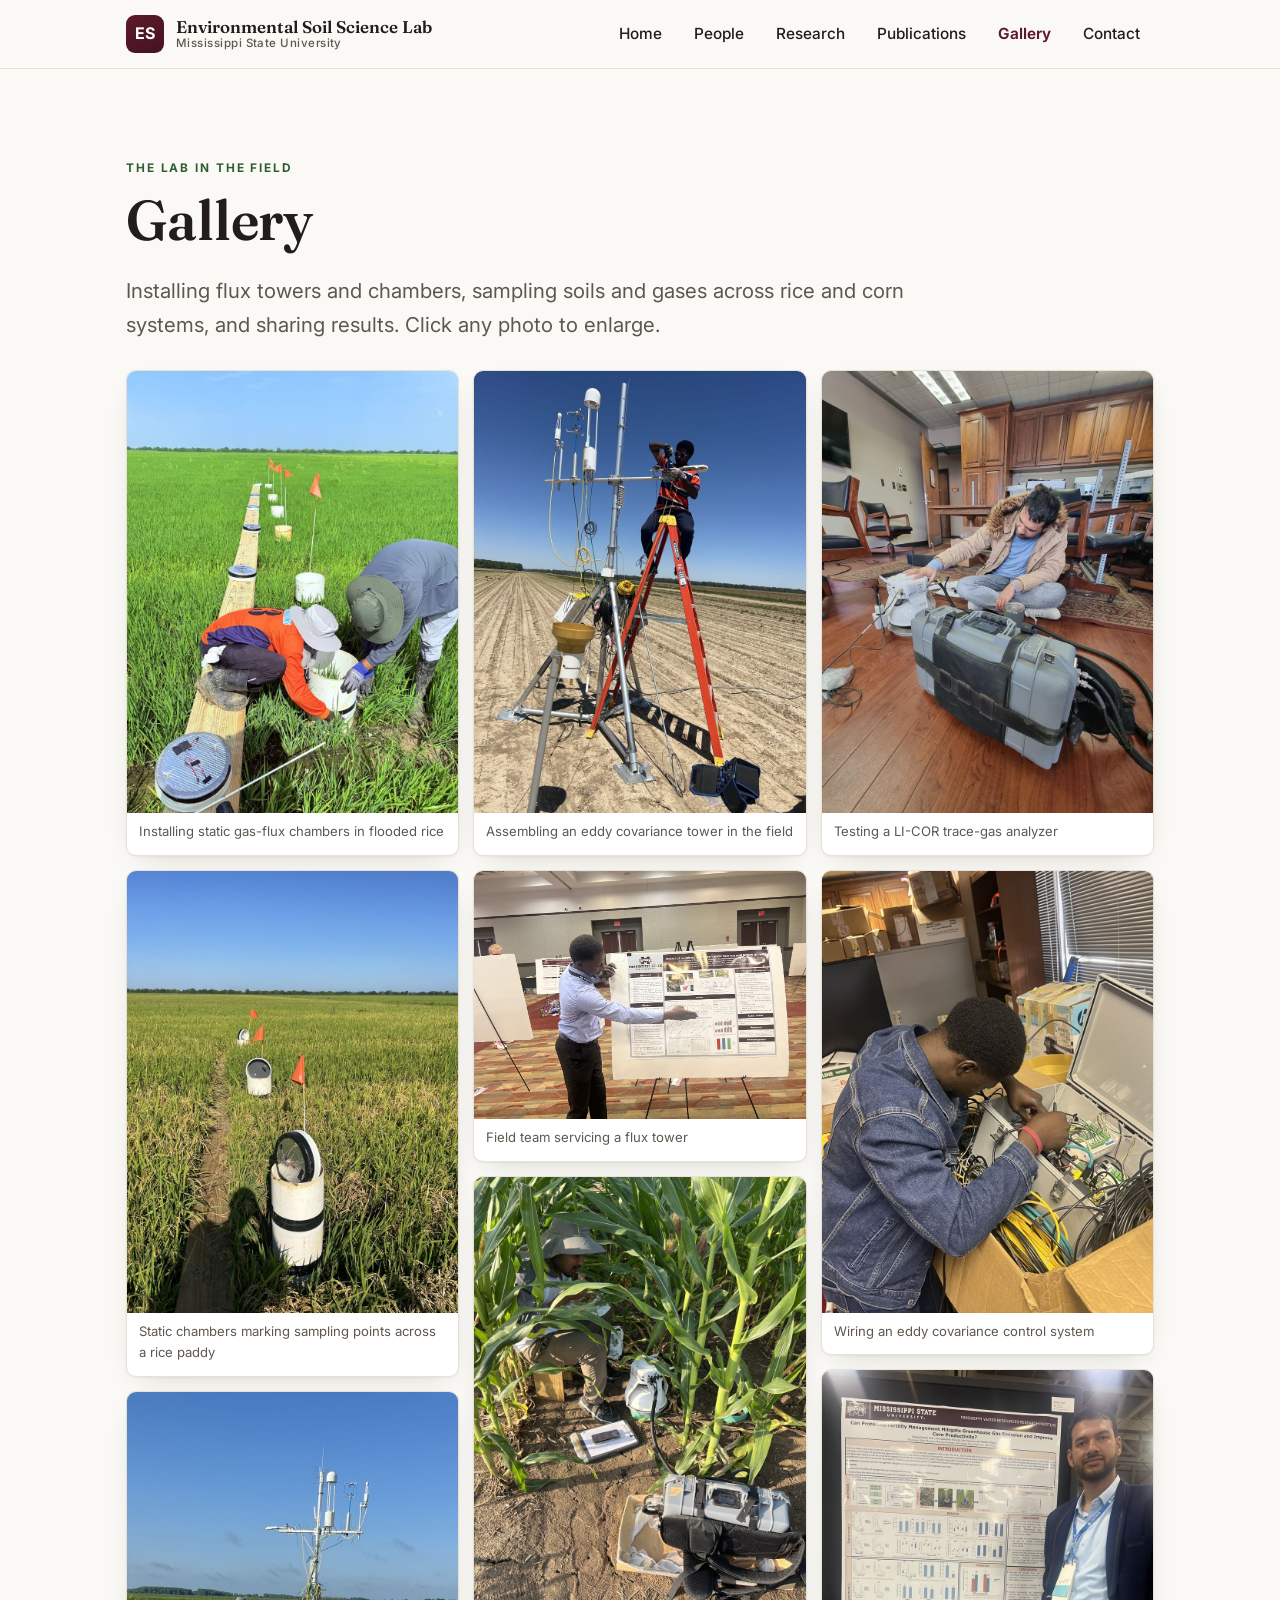
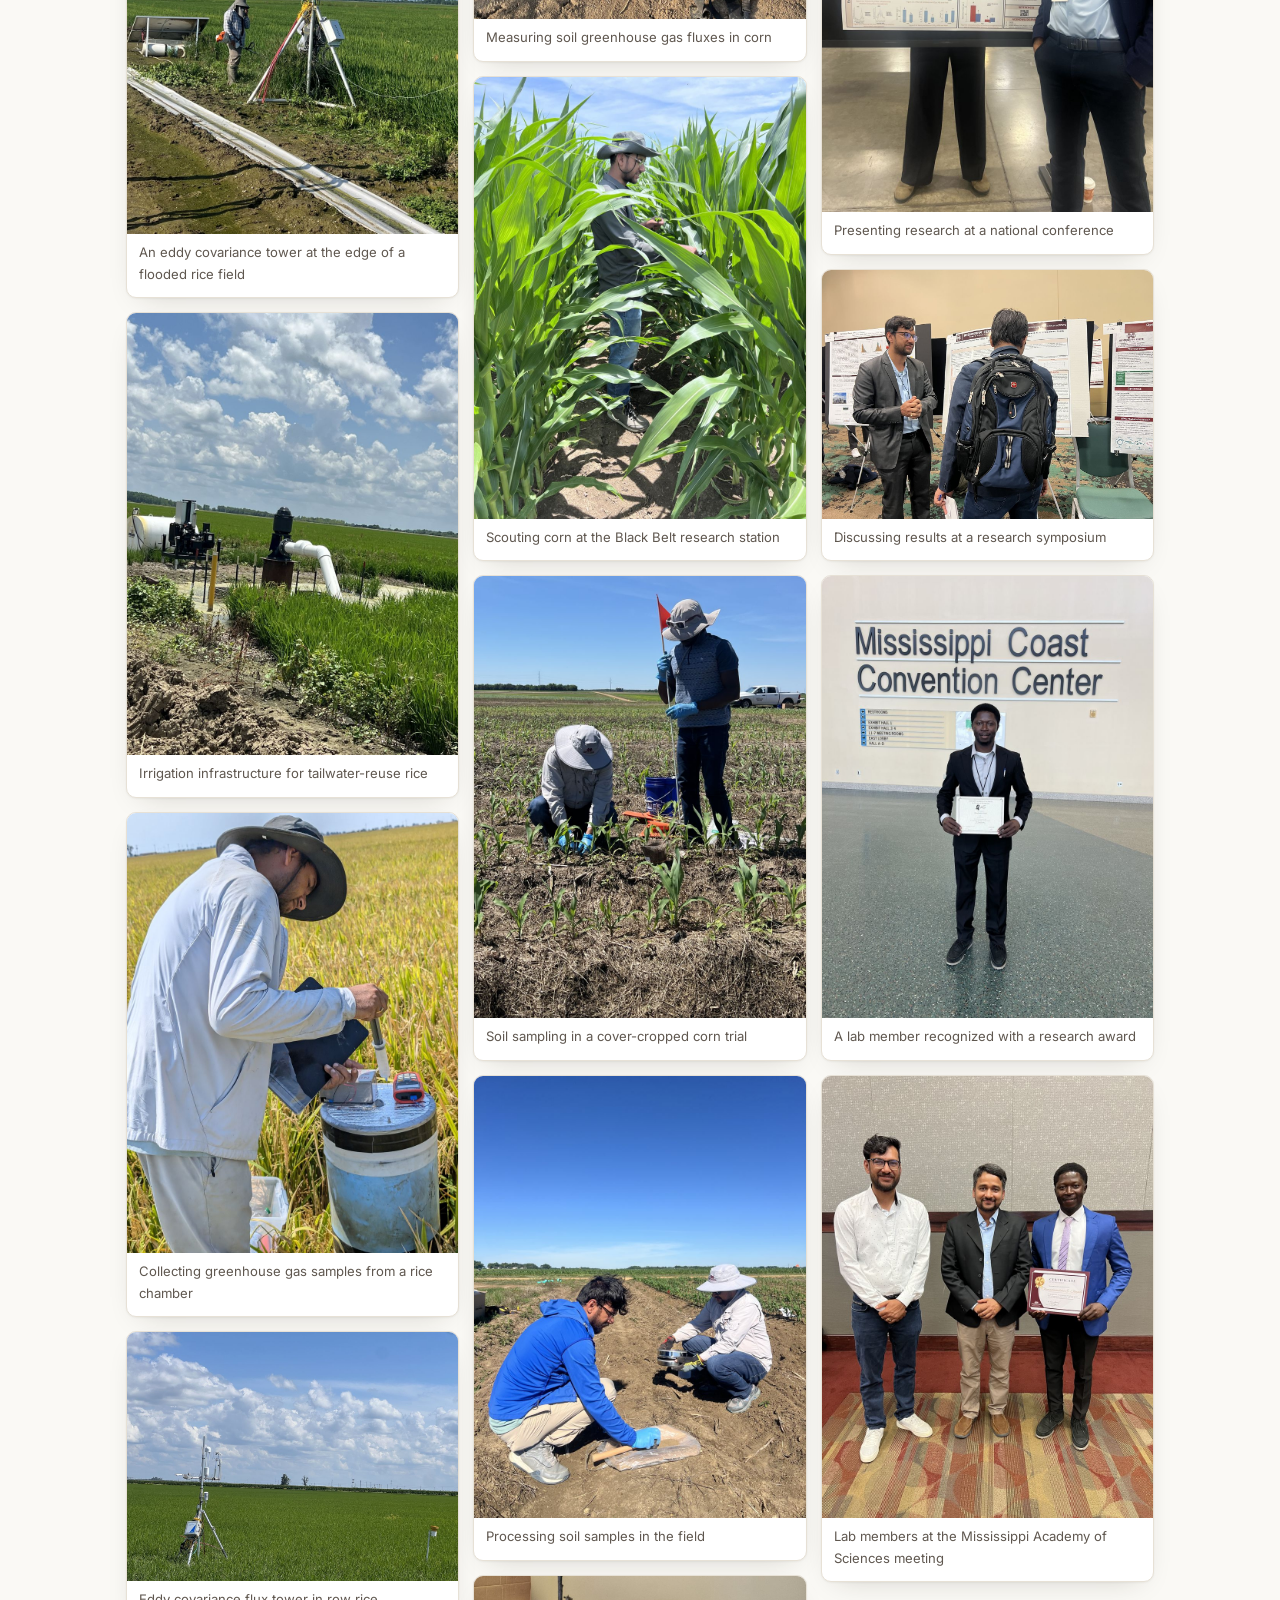
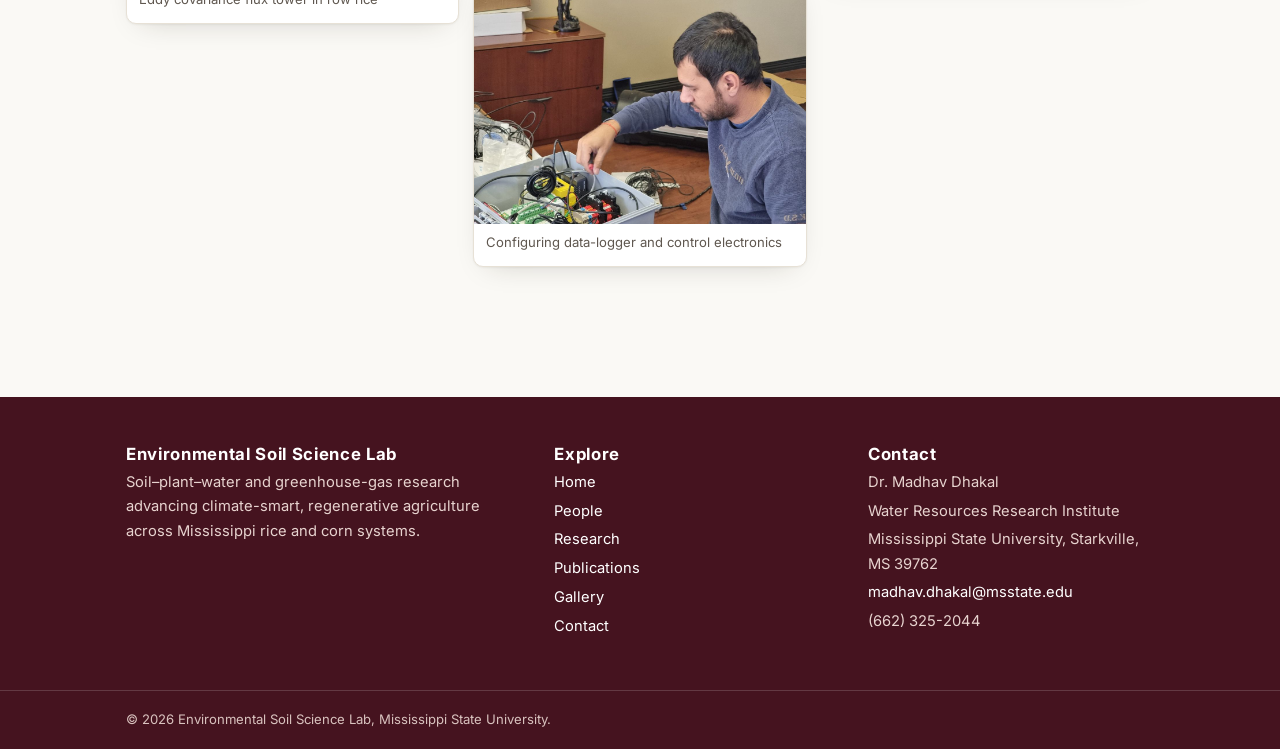
==== gallery.html @ 4c8fdb82 "Add files via upload" ====
<!DOCTYPE html>
<html lang="en">
<head>
<meta charset="utf-8">
<meta name="viewport" content="width=device-width, initial-scale=1">
<title>Gallery — Environmental Soil Science Lab</title>
<meta name="description" content="Environmental Soil Science Lab at Mississippi State University — led by Dr. Madhav Dhakal. Soil, water, and atmosphere research in rice and corn systems.">
<link rel="preconnect" href="https://fonts.googleapis.com">
<link rel="preconnect" href="https://fonts.gstatic.com" crossorigin>
<link href="https://fonts.googleapis.com/css2?family=Fraunces:opsz,wght@9..144,400..650&family=Inter:wght@400;500;600;700&display=swap" rel="stylesheet">
<link rel="stylesheet" href="assets/css/style.css">
</head>
<body>
<header class="site-header">
  <nav class="nav wrap" aria-label="Primary">
    <a class="brand" href="index.html">
      <span class="mark">ES</span>
      <span>Environmental Soil Science Lab<small>Mississippi State University</small></span>
    </a>
    <button class="nav-toggle" aria-label="Menu" aria-expanded="false" aria-controls="nav-links"><span></span></button>
    <ul class="nav-links" id="nav-links"><li><a href="index.html">Home</a></li><li><a href="people.html">People</a></li><li><a href="research.html">Research</a></li><li><a href="publications.html">Publications</a></li><li><a href="gallery.html" aria-current="page">Gallery</a></li><li><a href="contact.html">Contact</a></li></ul>
  </nav>
</header>

<section class="section">
  <div class="wrap">
    <p class="eyebrow">The lab in the field</p>
    <h1>Gallery</h1>
    <p class="lead">Installing flux towers and chambers, sampling soils and gases across rice and corn systems, and sharing results. Click any photo to enlarge.</p>
    <div class="gallery" style="margin-top:28px"><figure data-full="images/gal_rice_chambers_install.jpg"><img src="images/gal_rice_chambers_install.jpg" alt="Installing static gas-flux chambers in flooded rice"><figcaption>Installing static gas-flux chambers in flooded rice</figcaption></figure><figure data-full="images/gal_rice_chamber_row.jpg"><img src="images/gal_rice_chamber_row.jpg" alt="Static chambers marking sampling points across a rice paddy"><figcaption>Static chambers marking sampling points across a rice paddy</figcaption></figure><figure data-full="images/gal_rice_tower_edge.jpg"><img src="images/gal_rice_tower_edge.jpg" alt="An eddy covariance tower at the edge of a flooded rice field"><figcaption>An eddy covariance tower at the edge of a flooded rice field</figcaption></figure><figure data-full="images/gal_rice_pump.jpg"><img src="images/gal_rice_pump.jpg" alt="Irrigation infrastructure for tailwater-reuse rice"><figcaption>Irrigation infrastructure for tailwater-reuse rice</figcaption></figure><figure data-full="images/gal_rice_gas_sampling.jpg"><img src="images/gal_rice_gas_sampling.jpg" alt="Collecting greenhouse gas samples from a rice chamber"><figcaption>Collecting greenhouse gas samples from a rice chamber</figcaption></figure><figure data-full="images/gal_ec_tower_rice.jpg"><img src="images/gal_ec_tower_rice.jpg" alt="Eddy covariance flux tower in row rice"><figcaption>Eddy covariance flux tower in row rice</figcaption></figure><figure data-full="images/gal_ec_assembly.jpg"><img src="images/gal_ec_assembly.jpg" alt="Assembling an eddy covariance tower in the field"><figcaption>Assembling an eddy covariance tower in the field</figcaption></figure><figure data-full="images/gal_ec_team.jpg"><img src="images/gal_ec_team.jpg" alt="Field team servicing a flux tower"><figcaption>Field team servicing a flux tower</figcaption></figure><figure data-full="images/gal_corn_flux.jpg"><img src="images/gal_corn_flux.jpg" alt="Measuring soil greenhouse gas fluxes in corn"><figcaption>Measuring soil greenhouse gas fluxes in corn</figcaption></figure><figure data-full="images/gal_corn_scouting.jpg"><img src="images/gal_corn_scouting.jpg" alt="Scouting corn at the Black Belt research station"><figcaption>Scouting corn at the Black Belt research station</figcaption></figure><figure data-full="images/gal_corn_soil_sampling.jpg"><img src="images/gal_corn_soil_sampling.jpg" alt="Soil sampling in a cover-cropped corn trial"><figcaption>Soil sampling in a cover-cropped corn trial</figcaption></figure><figure data-full="images/gal_soil_processing.jpg"><img src="images/gal_soil_processing.jpg" alt="Processing soil samples in the field"><figcaption>Processing soil samples in the field</figcaption></figure><figure data-full="images/gal_lab_datalogger.jpg"><img src="images/gal_lab_datalogger.jpg" alt="Configuring data-logger and control electronics"><figcaption>Configuring data-logger and control electronics</figcaption></figure><figure data-full="images/gal_lab_analyzer.jpg"><img src="images/gal_lab_analyzer.jpg" alt="Testing a LI-COR trace-gas analyzer"><figcaption>Testing a LI-COR trace-gas analyzer</figcaption></figure><figure data-full="images/gal_lab_wiring.jpg"><img src="images/gal_lab_wiring.jpg" alt="Wiring an eddy covariance control system"><figcaption>Wiring an eddy covariance control system</figcaption></figure><figure data-full="images/gal_conf_poster.jpg"><img src="images/gal_conf_poster.jpg" alt="Presenting research at a national conference"><figcaption>Presenting research at a national conference</figcaption></figure><figure data-full="images/gal_conf_discussion.jpg"><img src="images/gal_conf_discussion.jpg" alt="Discussing results at a research symposium"><figcaption>Discussing results at a research symposium</figcaption></figure><figure data-full="images/gal_award_certificate.jpg"><img src="images/gal_award_certificate.jpg" alt="A lab member recognized with a research award"><figcaption>A lab member recognized with a research award</figcaption></figure><figure data-full="images/gal_lab_group_award.jpg"><img src="images/gal_lab_group_award.jpg" alt="Lab members at the Mississippi Academy of Sciences meeting"><figcaption>Lab members at the Mississippi Academy of Sciences meeting</figcaption></figure></div>
  </div>
</section>

<footer class="site-footer">
  <div class="wrap footer-grid">
    <div>
      <h4>Environmental Soil Science Lab</h4>
      <p>Soil&ndash;plant&ndash;water and greenhouse-gas research advancing climate-smart, regenerative agriculture across Mississippi rice and corn systems.</p>
    </div>
    <div>
      <h4>Explore</h4>
      <ul><li><a href="index.html">Home</a></li><li><a href="people.html">People</a></li><li><a href="research.html">Research</a></li><li><a href="publications.html">Publications</a></li><li><a href="gallery.html">Gallery</a></li><li><a href="contact.html">Contact</a></li></ul>
    </div>
    <div>
      <h4>Contact</h4>
      <ul>
        <li>Dr. Madhav Dhakal</li>
        <li>Water Resources Research Institute</li>
        <li>Mississippi State University, Starkville, MS 39762</li>
        <li><a href="mailto:madhav.dhakal@msstate.edu">madhav.dhakal@msstate.edu</a></li>
        <li>(662) 325-2044</li>
      </ul>
    </div>
  </div>
  <div class="footer-bottom"><div class="wrap">&copy; 2026 Environmental Soil Science Lab, Mississippi State University.</div></div>
</footer>
<div class="lightbox" id="lightbox"><button class="lightbox__close" aria-label="Close">&times;</button><img src="" alt="Enlarged view"></div>
<script src="assets/js/site.js"></script>
</body>
</html>
---- assets/css/style.css ----
/* ===========================================================================
   Environmental Soil Science Lab — Mississippi State University
   Hand-built responsive stylesheet. Mobile-first; fluid container; grids
   reflow with auto-fit so layout can't "break" between phone and desktop.
   =========================================================================== */

:root{
  --maroon:#5c1a2b;        /* MSU institutional tie */
  --maroon-deep:#45131f;
  --green:#2e5e32;         /* crops / agronomy accent */
  --green-soft:#e8efe6;
  --sky:#4f7290;           /* sky / atmosphere flux (sparing) */
  --ink:#221c1a;           /* warm near-black text */
  --ink-soft:#5f574f;
  --paper:#faf9f5;         /* page background */
  --card:#ffffff;
  --line:#e7e1d6;          /* hairline */
  --shadow:0 1px 2px rgba(40,30,20,.05),0 10px 28px -16px rgba(40,30,20,.25);
  --radius:14px;
  --wrap:1120px;
  --pad:clamp(18px,4vw,46px);
  --font-display:"Fraunces",Georgia,serif;
  --font-body:"Inter",system-ui,-apple-system,Segoe UI,Roboto,sans-serif;
}

*,*::before,*::after{box-sizing:border-box}
html{scroll-behavior:smooth;-webkit-text-size-adjust:100%}
body{
  margin:0;background:var(--paper);color:var(--ink);
  font-family:var(--font-body);font-size:17px;line-height:1.65;
  -webkit-font-smoothing:antialiased;text-rendering:optimizeLegibility;
}
img{max-width:100%;height:auto;display:block}
a{color:var(--maroon);text-decoration:none}
a:hover{text-decoration:underline}
h1,h2,h3,h4{font-family:var(--font-display);font-weight:580;line-height:1.12;
  letter-spacing:-.01em;color:var(--ink);margin:0 0 .4em}
h1{font-size:clamp(2.1rem,5vw,3.5rem);font-weight:600}
h2{font-size:clamp(1.6rem,3.2vw,2.4rem)}
h3{font-size:clamp(1.25rem,2.2vw,1.6rem)}
h4{font-size:1.05rem;font-family:var(--font-body);font-weight:700;letter-spacing:0}
p{margin:0 0 1rem}
:focus-visible{outline:3px solid var(--sky);outline-offset:2px;border-radius:4px}

.wrap{max-width:var(--wrap);margin-inline:auto;padding-inline:var(--pad)}
.section{padding-block:clamp(48px,7vw,96px)}
.section--tight{padding-block:clamp(34px,5vw,60px)}
.eyebrow{font-family:var(--font-body);font-weight:700;font-size:.74rem;
  letter-spacing:.16em;text-transform:uppercase;color:var(--green);margin:0 0 .7rem}
.lead{font-size:clamp(1.05rem,1.6vw,1.28rem);color:var(--ink-soft);max-width:60ch}
.center{text-align:center}.center .lead{margin-inline:auto}

/* ---------- Header / nav ---------- */
.site-header{position:sticky;top:0;z-index:50;background:rgba(250,249,245,.88);
  backdrop-filter:saturate(150%) blur(10px);border-bottom:1px solid var(--line)}
.nav{display:flex;align-items:center;justify-content:space-between;gap:18px;
  min-height:68px}
.brand{display:flex;align-items:center;gap:12px;font-family:var(--font-display);
  font-weight:600;font-size:1.06rem;color:var(--ink);text-decoration:none;line-height:1.1}
.brand:hover{text-decoration:none}
.brand .mark{width:38px;height:38px;border-radius:9px;flex:0 0 auto;
  background:linear-gradient(150deg,var(--maroon),var(--maroon-deep));
  display:grid;place-items:center;color:#fff;font-weight:700;font-size:1rem;
  font-family:var(--font-body);letter-spacing:.02em}
.brand small{display:block;font-family:var(--font-body);font-weight:500;
  font-size:.72rem;letter-spacing:.04em;color:var(--ink-soft)}
.nav-links{display:flex;align-items:center;gap:4px;list-style:none;margin:0;padding:0}
.nav-links a{display:inline-block;padding:9px 14px;border-radius:8px;color:var(--ink);
  font-weight:500;font-size:.96rem}
.nav-links a:hover{background:#f0ebe1;text-decoration:none}
.nav-links a[aria-current="page"]{color:var(--maroon);font-weight:650}
.nav-toggle{display:none;border:1px solid var(--line);background:var(--card);
  width:44px;height:40px;border-radius:9px;cursor:pointer;align-items:center;justify-content:center}
.nav-toggle span,.nav-toggle span::before,.nav-toggle span::after{
  content:"";display:block;width:20px;height:2px;background:var(--ink);border-radius:2px;position:relative;transition:.2s}
.nav-toggle span::before{position:absolute;top:-6px}
.nav-toggle span::after{position:absolute;top:6px}

@media (max-width:820px){
  .nav-toggle{display:inline-flex}
  .nav-links{position:absolute;top:68px;left:0;right:0;flex-direction:column;
    align-items:stretch;gap:0;background:var(--paper);border-bottom:1px solid var(--line);
    padding:10px var(--pad) 18px;box-shadow:var(--shadow);
    display:none}
  .nav-links.open{display:flex}
  .nav-links a{padding:13px 6px;border-radius:8px;font-size:1.05rem;border-bottom:1px solid var(--line)}
  .nav-links li:last-child a{border-bottom:0}
}

/* ---------- Hero slideshow ---------- */
.hero{position:relative;width:100%;aspect-ratio:16/7;min-height:340px;
  background:var(--maroon-deep);overflow:hidden}
.hero__slide{position:absolute;inset:0;opacity:0;transition:opacity 1.1s ease;
  background-size:cover;background-position:center}
.hero__slide.is-active{opacity:1}
.hero::after{content:"";position:absolute;inset:0;
  background:linear-gradient(180deg,rgba(20,10,12,.15),rgba(20,10,12,.62))}
.hero__inner{position:absolute;inset:auto 0 0 0;z-index:2;color:#fff}
.hero__inner .wrap{padding-block:clamp(22px,4vw,52px)}
.hero h1{color:#fff;max-width:18ch;text-shadow:0 2px 18px rgba(0,0,0,.35)}
.hero .eyebrow{color:#f1d9c2}
.hero__cap{font-size:.84rem;color:rgba(255,255,255,.86);margin:.6rem 0 0;
  display:flex;align-items:center;gap:8px}
.hero__cap::before{content:"";width:22px;height:2px;background:#f1d9c2;display:inline-block}
.hero__dots{position:absolute;z-index:3;right:var(--pad);bottom:14px;display:flex;gap:8px}
.hero__dots button{width:9px;height:9px;border-radius:50%;border:0;cursor:pointer;
  background:rgba(255,255,255,.45);padding:0}
.hero__dots button.is-active{background:#fff;transform:scale(1.25)}
@media (max-width:700px){.hero{aspect-ratio:3/4;min-height:460px}}

/* ---------- Buttons ---------- */
.btn{display:inline-flex;align-items:center;gap:.5em;background:var(--maroon);color:#fff;
  padding:.7em 1.25em;border-radius:10px;font-weight:600;font-size:.96rem;border:0;cursor:pointer}
.btn:hover{background:var(--maroon-deep);text-decoration:none}
.btn--ghost{background:transparent;color:var(--maroon);box-shadow:inset 0 0 0 1.5px var(--maroon)}
.btn--ghost:hover{background:var(--maroon);color:#fff}

/* ---------- Generic grids / cards ---------- */
.grid{display:grid;gap:clamp(18px,2.4vw,30px)}
.grid--3{grid-template-columns:repeat(auto-fit,minmax(255px,1fr))}
.grid--people{grid-template-columns:repeat(auto-fit,minmax(280px,1fr))}
.card{background:var(--card);border:1px solid var(--line);border-radius:var(--radius);
  overflow:hidden;box-shadow:var(--shadow)}
.card__media{aspect-ratio:3/2;overflow:hidden;background:#eee}
.card__media img{width:100%;height:100%;object-fit:cover;transition:transform .5s ease}
.card:hover .card__media img{transform:scale(1.04)}
.card__body{padding:20px 22px 24px}
.card__body h3{margin-bottom:.25em}
.card .meta{font-size:.85rem;color:var(--ink-soft);margin:.1rem 0 .6rem}

/* divider with subject-coded label */
.rule{display:flex;align-items:center;gap:16px;margin:0 0 36px}
.rule::after{content:"";flex:1;height:1px;background:var(--line)}

/* ---------- People ---------- */
.person{background:var(--card);border:1px solid var(--line);border-radius:var(--radius);
  overflow:hidden;box-shadow:var(--shadow);display:flex;flex-direction:column}
.person__photo{aspect-ratio:1/1;object-fit:cover;width:100%}
.person__body{padding:20px 22px 24px}
.person__body h3{margin-bottom:.1em}
.person__role{color:var(--green);font-weight:600;font-size:.92rem;margin:0 0 .8rem}
.person__body p{font-size:.95rem}
.person__contact{font-size:.9rem;color:var(--ink-soft);margin-top:.6rem}
.pi .person{flex-direction:row;flex-wrap:wrap}
.pi .person__photo{width:260px;aspect-ratio:3/4;flex:0 0 auto}
.pi .person__body{flex:1 1 320px}
@media (max-width:620px){.pi .person{flex-direction:column}.pi .person__photo{width:100%;aspect-ratio:4/3}}

/* ---------- Research projects ---------- */
.project{padding-block:clamp(30px,4vw,52px);border-top:1px solid var(--line)}
.project:first-of-type{border-top:0}
.project__head{margin-bottom:18px}
.project__head h3{margin:0}
.project__body{display:grid;gap:clamp(18px,3vw,38px);align-items:start}
@media (min-width:840px){.project__body{grid-template-columns:1fr 360px}
  .project--flip .project__text{order:2}.project--flip .project__media{order:1}}
.project__media{margin:0}
.project__media img{width:100%;border-radius:12px;border:1px solid var(--line)}
.project__media figcaption{font-size:.8rem;color:var(--ink-soft);font-style:italic;margin-top:7px;text-align:center}
.findings{margin-top:22px;background:var(--green-soft);border:1px solid #d2e0cf;
  border-left:4px solid var(--green);border-radius:10px;padding:18px 22px}
.findings h4{color:var(--green);margin:0 0 .5em;display:flex;align-items:center;gap:8px}
.findings ul{margin:0;padding-left:1.1em}
.findings li{margin:.3em 0;font-size:.96rem}

/* ---------- Posters / lightbox ---------- */
.posters{margin-top:22px}
.posters .label{font-size:.82rem;color:var(--ink-soft);font-style:italic;margin:0 0 10px}
.poster-strip{display:flex;flex-wrap:wrap;gap:14px}
.poster-thumb{display:block;border:1px solid var(--line);border-radius:8px;overflow:hidden;
  box-shadow:var(--shadow);cursor:zoom-in;background:#fff}
.poster-thumb img{height:150px;width:auto}
.poster-thumb:hover{border-color:var(--maroon)}
.pub-poster{display:grid;grid-template-columns:150px 1fr;gap:18px;align-items:start;margin:0 0 20px}
.pub-poster .poster-thumb img{height:auto;width:100%}
@media (max-width:560px){.pub-poster{grid-template-columns:110px 1fr;gap:12px}}

.lightbox{position:fixed;inset:0;z-index:100;background:rgba(15,8,10,.88);
  display:none;align-items:center;justify-content:center;cursor:zoom-out;padding:3vmin}
.lightbox.open{display:flex}
.lightbox img{max-width:95vw;max-height:94vh;border-radius:6px;box-shadow:0 10px 50px rgba(0,0,0,.6)}
.lightbox__close{position:absolute;top:14px;right:18px;color:#fff;font-size:2rem;
  background:0;border:0;cursor:pointer;line-height:1}

/* ---------- Publications ---------- */
.pubyear{font-family:var(--font-display);font-size:1.5rem;color:var(--maroon);
  margin:34px 0 4px;padding-bottom:6px;border-bottom:2px solid var(--line)}
.pub{padding:14px 0;border-bottom:1px solid var(--line)}
.pub p{margin:.15rem 0}
.pub .title{font-weight:600;font-size:1.02rem}
.pub .authors{font-size:.95rem;color:var(--ink)}
.pub .venue{font-size:.9rem;color:var(--ink-soft)}
.pub b{color:var(--maroon)}

/* ---------- Gallery ---------- */
.gallery{columns:3 260px;column-gap:14px}
.gallery figure{margin:0 0 14px;break-inside:avoid;border-radius:10px;overflow:hidden;
  border:1px solid var(--line);box-shadow:var(--shadow);cursor:zoom-in;background:#fff}
.gallery img{width:100%}
.gallery figcaption{font-size:.82rem;color:var(--ink-soft);padding:8px 12px 12px}

/* ---------- Contact ---------- */
.contact-grid{display:grid;gap:clamp(20px,3vw,40px)}
@media(min-width:820px){.contact-grid{grid-template-columns:1fr 1.2fr}}
.contact-card h3{margin-top:0}
.contact-card .row{margin:0 0 .8rem}
.contact-card .row span{display:block;font-size:.78rem;letter-spacing:.08em;
  text-transform:uppercase;color:var(--green);font-weight:700}
.map-embed{width:100%;aspect-ratio:4/3;border:1px solid var(--line);border-radius:var(--radius);overflow:hidden}
.map-embed iframe{width:100%;height:100%;border:0;display:block}

/* ---------- Footer ---------- */
.site-footer{background:var(--maroon-deep);color:#f4e7e3;margin-top:40px}
.site-footer a{color:#fff}
.footer-grid{display:grid;gap:28px;padding-block:48px}
@media(min-width:680px){.footer-grid{grid-template-columns:1.4fr 1fr 1fr}}
.site-footer h4{color:#fff;letter-spacing:.04em}
.site-footer p,.site-footer li{font-size:.92rem;color:#e7d3cf}
.site-footer ul{list-style:none;margin:0;padding:0}
.site-footer li{margin:.3em 0}
.footer-bottom{border-top:1px solid rgba(255,255,255,.16);padding-block:18px;
  font-size:.82rem;color:#d9c3bf}

@media (prefers-reduced-motion:reduce){
  *{scroll-behavior:auto!important}
  .hero__slide{transition:none}
  .card__media img{transition:none}
}
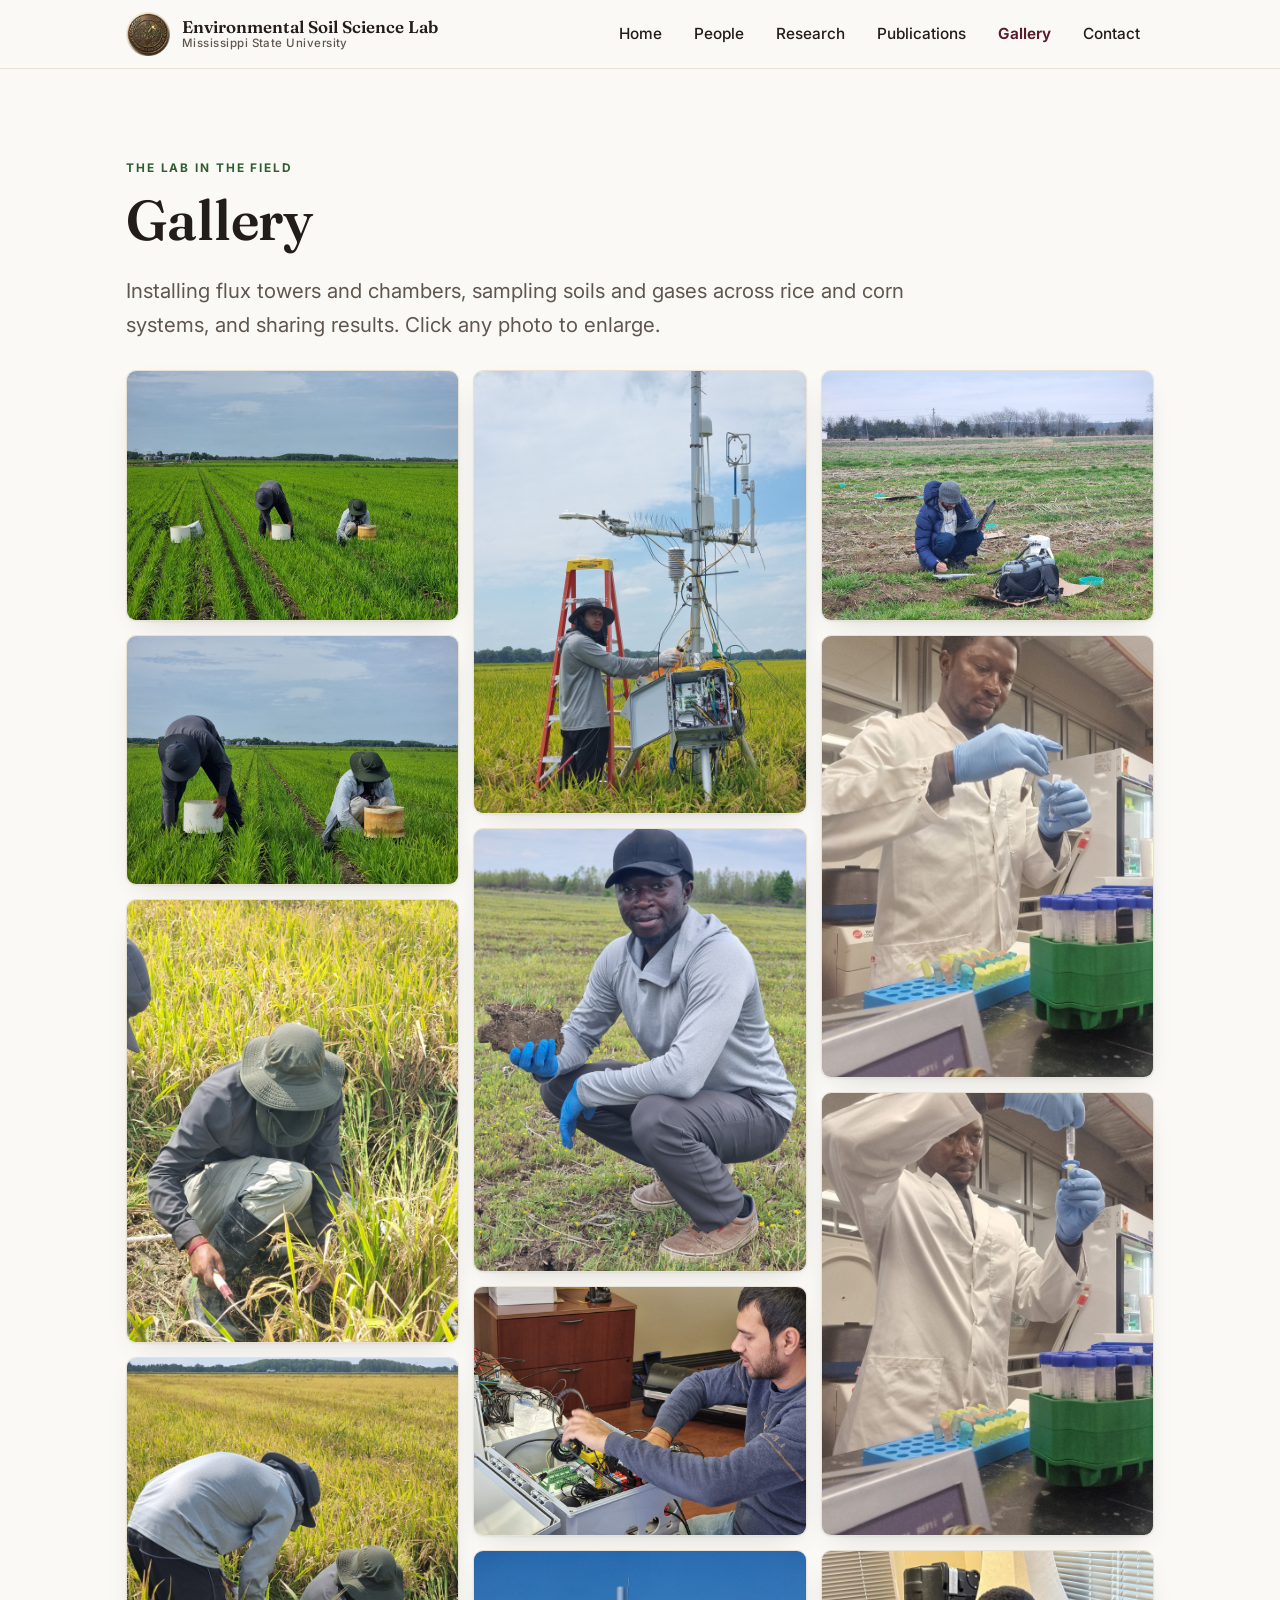
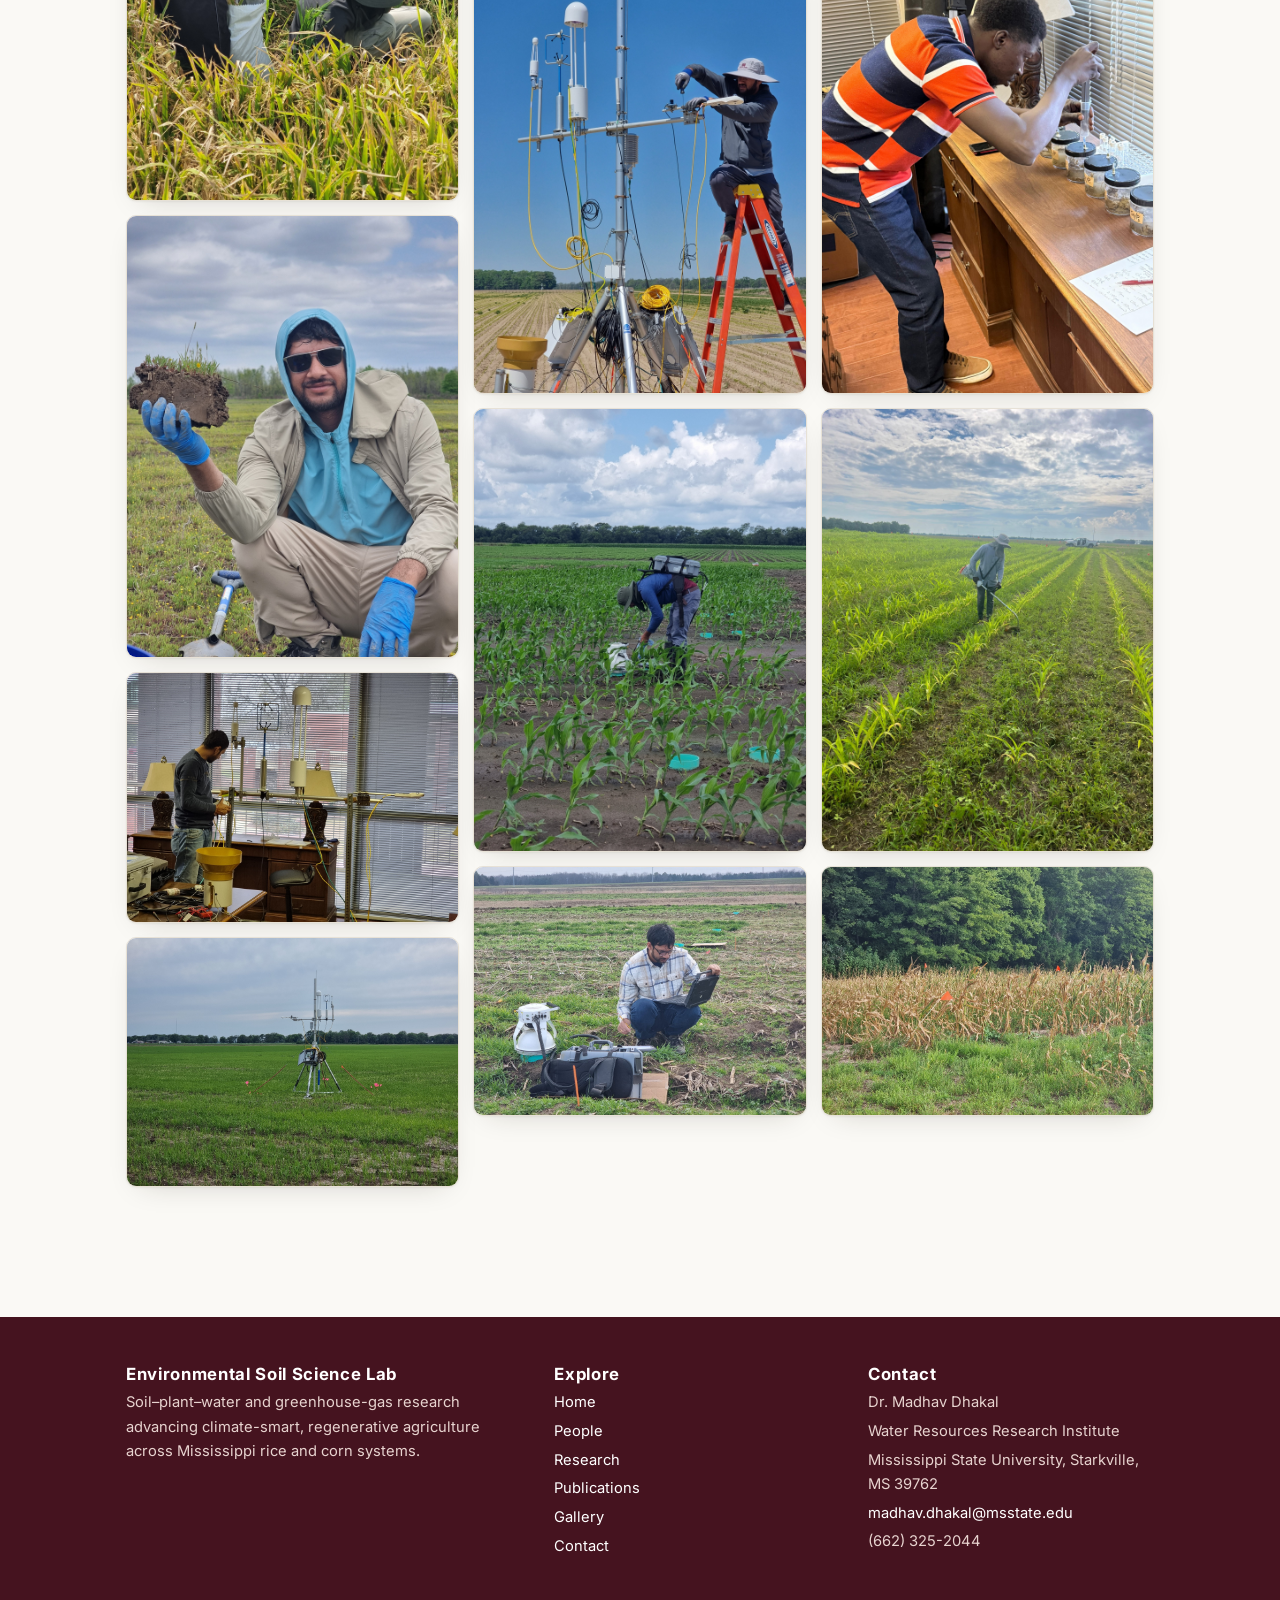
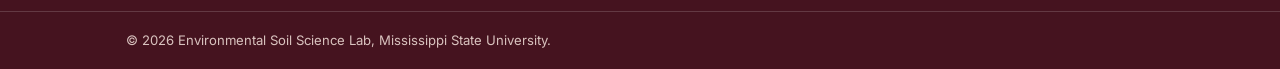
==== commit df09e9cc: "Update gallery.html" ====
--- a/gallery.html
+++ b/gallery.html
@@ -27,7 +27,7 @@
     <p class="eyebrow">The lab in the field</p>
     <h1>Gallery</h1>
     <p class="lead">Installing flux towers and chambers, sampling soils and gases across rice and corn systems, and sharing results. Click any photo to enlarge.</p>
-    <div class="gallery" style="margin-top:28px"><figure data-full="images/gal_rice_chambers_install.jpg"><img src="images/gal_rice_chambers_install.jpg" alt="Installing static gas-flux chambers in flooded rice"><figcaption>Installing static gas-flux chambers in flooded rice</figcaption></figure><figure data-full="images/gal_rice_chamber_row.jpg"><img src="images/gal_rice_chamber_row.jpg" alt="Static chambers marking sampling points across a rice paddy"><figcaption>Static chambers marking sampling points across a rice paddy</figcaption></figure><figure data-full="images/gal_rice_tower_edge.jpg"><img src="images/gal_rice_tower_edge.jpg" alt="An eddy covariance tower at the edge of a flooded rice field"><figcaption>An eddy covariance tower at the edge of a flooded rice field</figcaption></figure><figure data-full="images/gal_rice_pump.jpg"><img src="images/gal_rice_pump.jpg" alt="Irrigation infrastructure for tailwater-reuse rice"><figcaption>Irrigation infrastructure for tailwater-reuse rice</figcaption></figure><figure data-full="images/gal_rice_gas_sampling.jpg"><img src="images/gal_rice_gas_sampling.jpg" alt="Collecting greenhouse gas samples from a rice chamber"><figcaption>Collecting greenhouse gas samples from a rice chamber</figcaption></figure><figure data-full="images/gal_ec_tower_rice.jpg"><img src="images/gal_ec_tower_rice.jpg" alt="Eddy covariance flux tower in row rice"><figcaption>Eddy covariance flux tower in row rice</figcaption></figure><figure data-full="images/gal_ec_assembly.jpg"><img src="images/gal_ec_assembly.jpg" alt="Assembling an eddy covariance tower in the field"><figcaption>Assembling an eddy covariance tower in the field</figcaption></figure><figure data-full="images/gal_ec_team.jpg"><img src="images/gal_ec_team.jpg" alt="Field team servicing a flux tower"><figcaption>Field team servicing a flux tower</figcaption></figure><figure data-full="images/gal_corn_flux.jpg"><img src="images/gal_corn_flux.jpg" alt="Measuring soil greenhouse gas fluxes in corn"><figcaption>Measuring soil greenhouse gas fluxes in corn</figcaption></figure><figure data-full="images/gal_corn_scouting.jpg"><img src="images/gal_corn_scouting.jpg" alt="Scouting corn at the Black Belt research station"><figcaption>Scouting corn at the Black Belt research station</figcaption></figure><figure data-full="images/gal_corn_soil_sampling.jpg"><img src="images/gal_corn_soil_sampling.jpg" alt="Soil sampling in a cover-cropped corn trial"><figcaption>Soil sampling in a cover-cropped corn trial</figcaption></figure><figure data-full="images/gal_soil_processing.jpg"><img src="images/gal_soil_processing.jpg" alt="Processing soil samples in the field"><figcaption>Processing soil samples in the field</figcaption></figure><figure data-full="images/gal_lab_datalogger.jpg"><img src="images/gal_lab_datalogger.jpg" alt="Configuring data-logger and control electronics"><figcaption>Configuring data-logger and control electronics</figcaption></figure><figure data-full="images/gal_lab_analyzer.jpg"><img src="images/gal_lab_analyzer.jpg" alt="Testing a LI-COR trace-gas analyzer"><figcaption>Testing a LI-COR trace-gas analyzer</figcaption></figure><figure data-full="images/gal_lab_wiring.jpg"><img src="images/gal_lab_wiring.jpg" alt="Wiring an eddy covariance control system"><figcaption>Wiring an eddy covariance control system</figcaption></figure><figure data-full="images/gal_conf_poster.jpg"><img src="images/gal_conf_poster.jpg" alt="Presenting research at a national conference"><figcaption>Presenting research at a national conference</figcaption></figure><figure data-full="images/gal_conf_discussion.jpg"><img src="images/gal_conf_discussion.jpg" alt="Discussing results at a research symposium"><figcaption>Discussing results at a research symposium</figcaption></figure><figure data-full="images/gal_award_certificate.jpg"><img src="images/gal_award_certificate.jpg" alt="A lab member recognized with a research award"><figcaption>A lab member recognized with a research award</figcaption></figure><figure data-full="images/gal_lab_group_award.jpg"><img src="images/gal_lab_group_award.jpg" alt="Lab members at the Mississippi Academy of Sciences meeting"><figcaption>Lab members at the Mississippi Academy of Sciences meeting</figcaption></figure></div>
+    <div class="gallery" data-auto-gallery style="margin-top:28px"></div>
   </div>
 </section>
 
@@ -57,4 +57,4 @@
 <div class="lightbox" id="lightbox"><button class="lightbox__close" aria-label="Close">&times;</button><img src="" alt="Enlarged view"></div>
 <script src="assets/js/site.js"></script>
 </body>
-</html>+</html>
--- a/assets/css/style.css
+++ b/assets/css/style.css
@@ -58,10 +58,9 @@
 .brand{display:flex;align-items:center;gap:12px;font-family:var(--font-display);
   font-weight:600;font-size:1.06rem;color:var(--ink);text-decoration:none;line-height:1.1}
 .brand:hover{text-decoration:none}
-.brand .mark{width:38px;height:38px;border-radius:9px;flex:0 0 auto;
-  background:linear-gradient(150deg,var(--maroon),var(--maroon-deep));
-  display:grid;place-items:center;color:#fff;font-weight:700;font-size:1rem;
-  font-family:var(--font-body);letter-spacing:.02em}
+.brand .mark{width:44px;height:44px;flex:0 0 auto;
+  background:url("../../images/logo_seal.png") center/contain no-repeat;
+  font-size:0;line-height:0}
 .brand small{display:block;font-family:var(--font-body);font-weight:500;
   font-size:.72rem;letter-spacing:.04em;color:var(--ink-soft)}
 .nav-links{display:flex;align-items:center;gap:4px;list-style:none;margin:0;padding:0}
@@ -88,15 +87,17 @@
 }
 
 /* ---------- Hero slideshow ---------- */
-.hero{position:relative;width:100%;aspect-ratio:16/7;min-height:340px;
+.hero{position:relative;width:100%;aspect-ratio:16/9;min-height:340px;
   background:var(--maroon-deep);overflow:hidden}
 .hero__slide{position:absolute;inset:0;opacity:0;transition:opacity 1.1s ease;
   background-size:cover;background-position:center}
 .hero__slide.is-active{opacity:1}
 .hero::after{content:"";position:absolute;inset:0;
-  background:linear-gradient(180deg,rgba(20,10,12,.15),rgba(20,10,12,.62))}
-.hero__inner{position:absolute;inset:auto 0 0 0;z-index:2;color:#fff}
+  background:linear-gradient(180deg,rgba(15,8,10,.45),rgba(15,8,10,.4) 50%,rgba(15,8,10,.62))}
+.hero__inner{position:absolute;inset:0;z-index:2;color:#fff;display:flex;align-items:center}
 .hero__inner .wrap{padding-block:clamp(22px,4vw,52px)}
+.hero__logo{position:absolute;top:16px;left:calc(var(--pad) - 18px);z-index:3;
+  width:clamp(74px,8.5vw,108px);height:auto;filter:drop-shadow(0 3px 10px rgba(0,0,0,.45))}
 .hero h1{color:#fff;max-width:18ch;text-shadow:0 2px 18px rgba(0,0,0,.35)}
 .hero .eyebrow{color:#f1d9c2}
 .hero__cap{font-size:.84rem;color:rgba(255,255,255,.86);margin:.6rem 0 0;
@@ -106,7 +107,8 @@
 .hero__dots button{width:9px;height:9px;border-radius:50%;border:0;cursor:pointer;
   background:rgba(255,255,255,.45);padding:0}
 .hero__dots button.is-active{background:#fff;transform:scale(1.25)}
-@media (max-width:700px){.hero{aspect-ratio:3/4;min-height:460px}}
+@media (max-width:700px){.hero{aspect-ratio:3/4;min-height:460px}
+  .hero__logo{top:12px;left:calc(var(--pad) - 12px);width:64px}}
 
 /* ---------- Buttons ---------- */
 .btn{display:inline-flex;align-items:center;gap:.5em;background:var(--maroon);color:#fff;
@@ -226,3 +228,25 @@
   .hero__slide{transition:none}
   .card__media img{transition:none}
 }
+
+/* ---------- Per-project photo slideshow ---------- */
+.project__text{max-width:65ch}
+.slideshow{position:relative;margin:22px 0 0;max-width:760px;border-radius:14px;overflow:hidden;
+  border:1px solid var(--line);background:#0e0e0e;box-shadow:var(--shadow)}
+.ss-track{position:relative;aspect-ratio:3/2}
+.ss-slide{position:absolute;inset:0;margin:0;opacity:0;transition:opacity .6s ease}
+.ss-slide.is-active{opacity:1}
+.ss-slide img{width:100%;height:100%;object-fit:cover;display:block}
+.ss-slide figcaption{position:absolute;left:0;right:0;bottom:0;color:#fff;font-size:.86rem;
+  padding:30px 16px 12px;background:linear-gradient(180deg,transparent,rgba(0,0,0,.72))}
+.ss-arrow{position:absolute;top:50%;transform:translateY(-50%);width:42px;height:42px;border:0;
+  border-radius:50%;background:rgba(255,255,255,.85);color:#1a1a1a;font-size:1.5rem;cursor:pointer;
+  display:grid;place-items:center;line-height:1;z-index:3;transition:background .15s}
+.ss-arrow:hover{background:#fff}
+.ss-prev{left:10px}.ss-next{right:10px}
+.ss-dots{position:absolute;bottom:11px;left:50%;transform:translateX(-50%);display:flex;gap:7px;z-index:3}
+.ss-dots button{width:8px;height:8px;border-radius:50%;border:0;background:rgba(255,255,255,.5);cursor:pointer;padding:0}
+.ss-dots button.is-active{background:#fff;transform:scale(1.3)}
+.ss-count{position:absolute;top:10px;right:12px;background:rgba(0,0,0,.5);color:#fff;font-size:.74rem;
+  padding:2px 9px;border-radius:11px;z-index:3}
+@media (max-width:520px){.ss-arrow{width:36px;height:36px;font-size:1.25rem}}
